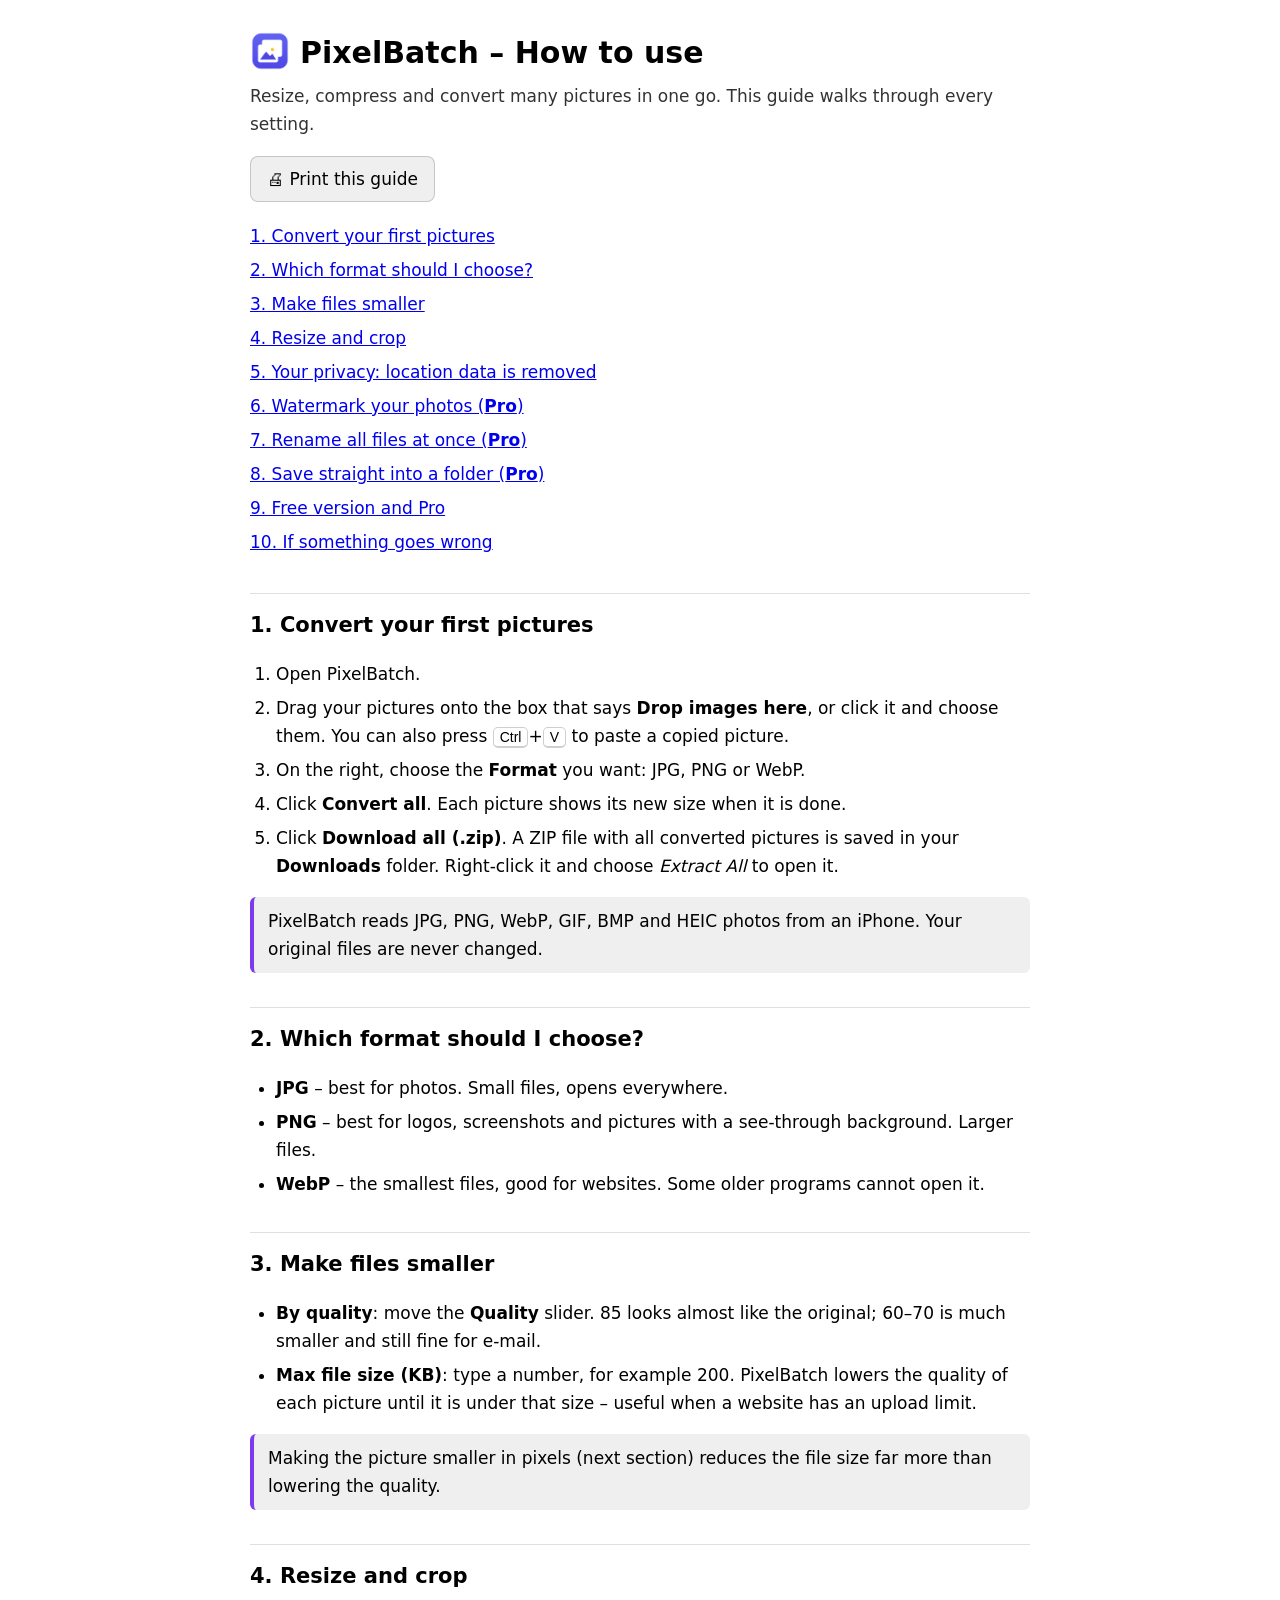
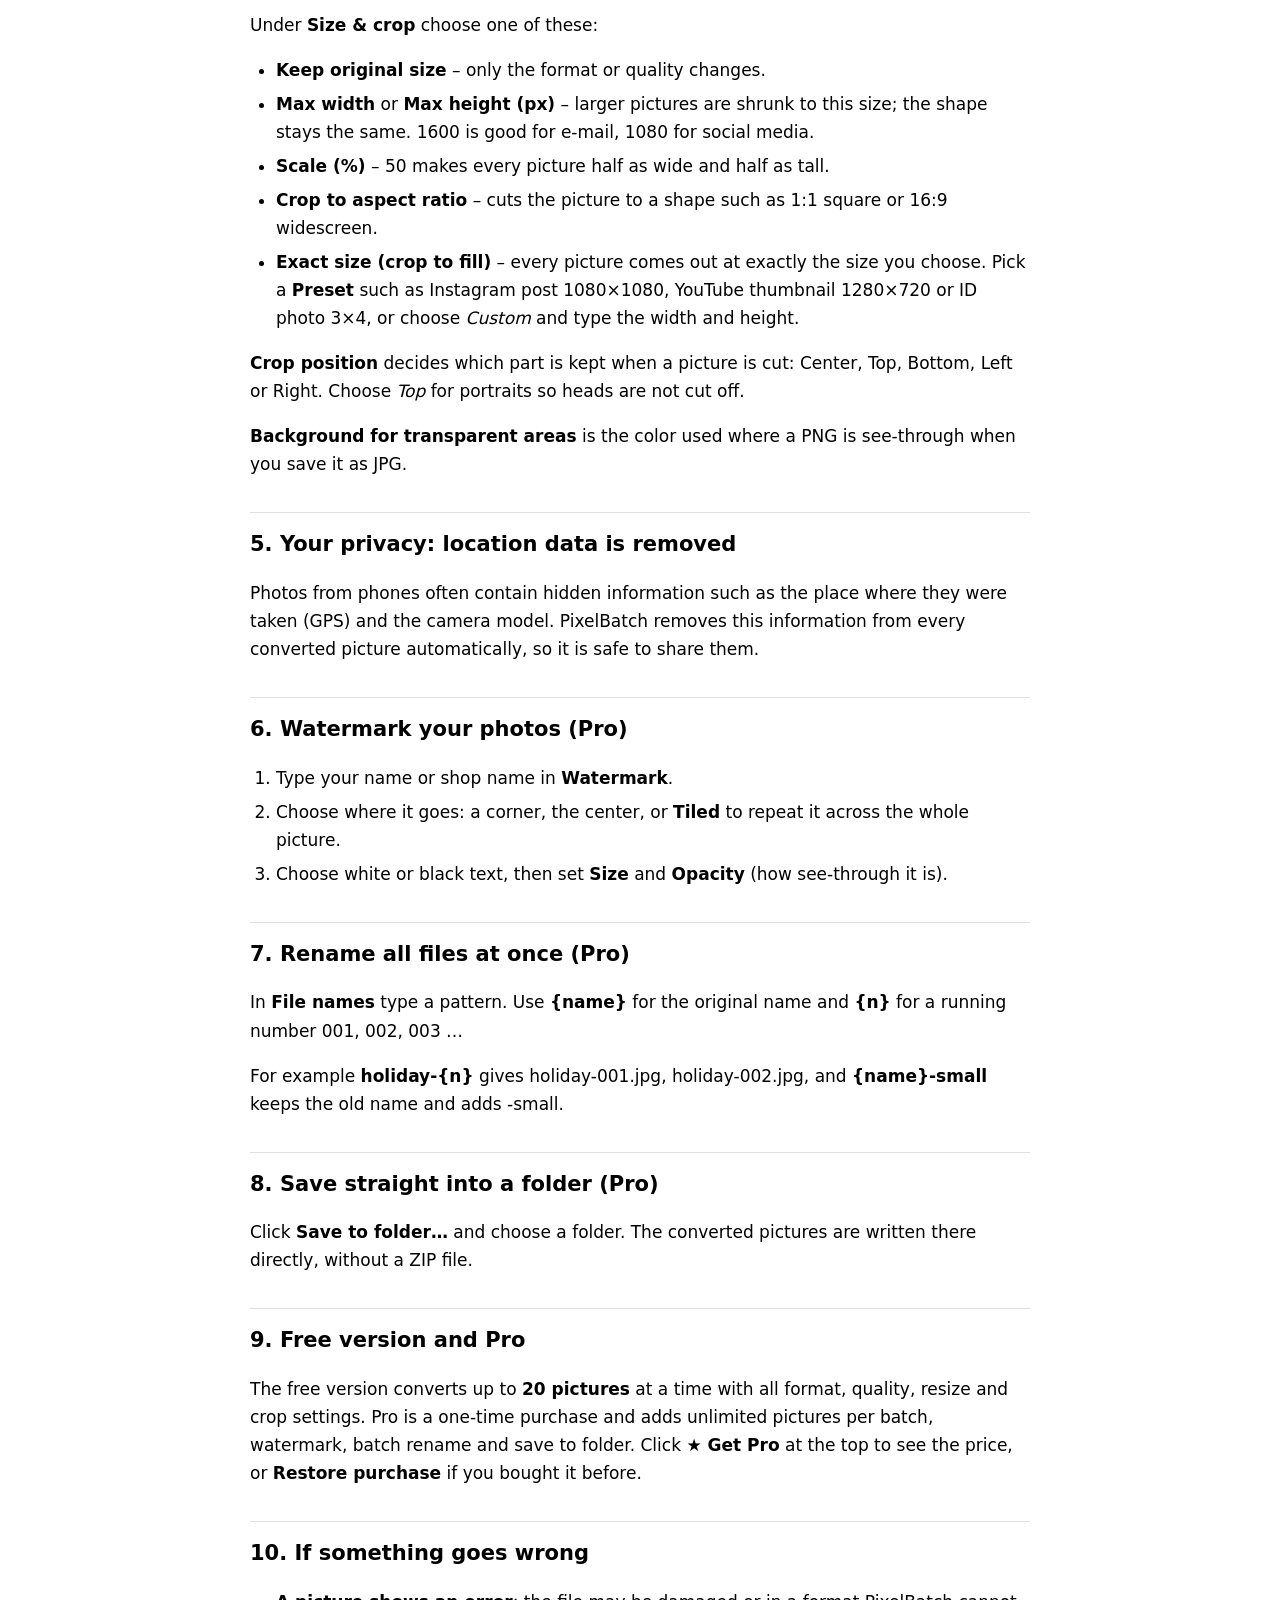
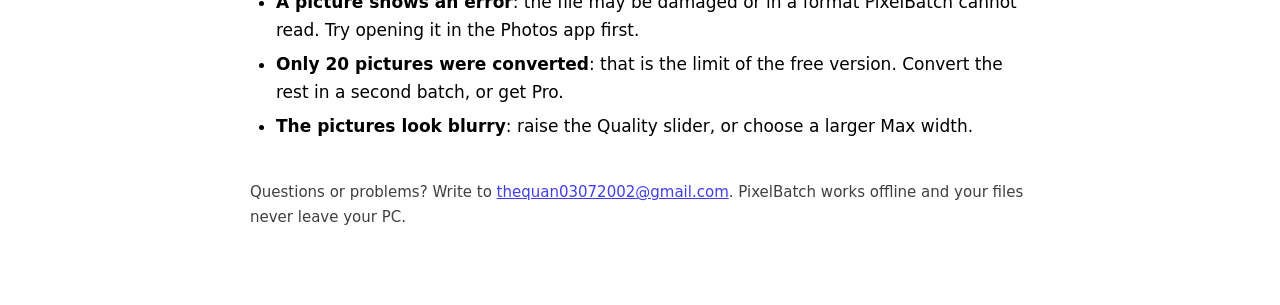
==== help.html @ b21b478f "Add how-to-use guide" ====
<!doctype html><html lang="en"><head><meta charset="utf-8"><meta name="viewport" content="width=device-width, initial-scale=1"><title>PixelBatch – How to use</title><link rel="icon" href="icon-192.png"><style>:root{--a:#7c3aed;color-scheme:light dark}body{font:17px/1.65 "Segoe UI",system-ui,sans-serif;max-width:780px;margin:0 auto;padding:28px 20px 60px}h1{font-size:30px;margin:0 0 4px}h1 img{vertical-align:-8px;border-radius:8px;margin-right:10px}h2{font-size:21px;margin:34px 0 8px;padding-top:14px;border-top:1px solid #8884}.lead{opacity:.8;margin:0 0 18px}ol,ul{padding-left:26px}li{margin:6px 0}.tip{border-left:4px solid var(--a);background:#8882;padding:10px 14px;border-radius:6px;margin:12px 0}.toc a{display:block;padding:3px 0}kbd{border:1px solid #8886;border-bottom-width:2px;border-radius:5px;padding:1px 6px;font:14px "Segoe UI",sans-serif}.foot{margin-top:40px;opacity:.75;font-size:15px}button{font:inherit;padding:8px 16px;border-radius:8px;border:1px solid #8886;cursor:pointer}@media print{.noprint{display:none}}</style></head><body><h1><img src="icon-192.png" width="40" height="40" alt="">PixelBatch – How to use</h1><p class="lead">Resize, compress and convert many pictures in one go. This guide walks through every setting.</p><p class="noprint"><button onclick="print()">🖨 Print this guide</button></p><div class="toc noprint"><a href="#s0">1. Convert your first pictures</a><a href="#s1">2. Which format should I choose?</a><a href="#s2">3. Make files smaller</a><a href="#s3">4. Resize and crop</a><a href="#s4">5. Your privacy: location data is removed</a><a href="#s5">6. Watermark your photos (<b>Pro</b>)</a><a href="#s6">7. Rename all files at once (<b>Pro</b>)</a><a href="#s7">8. Save straight into a folder (<b>Pro</b>)</a><a href="#s8">9. Free version and Pro</a><a href="#s9">10. If something goes wrong</a></div><h2 id="s0">1. Convert your first pictures</h2><ol><li>Open PixelBatch.</li><li>Drag your pictures onto the box that says <b>Drop images here</b>, or click it and choose them. You can also press <kbd>Ctrl</kbd>+<kbd>V</kbd> to paste a copied picture.</li><li>On the right, choose the <b>Format</b> you want: JPG, PNG or WebP.</li><li>Click <b>Convert all</b>. Each picture shows its new size when it is done.</li><li>Click <b>Download all (.zip)</b>. A ZIP file with all converted pictures is saved in your <b>Downloads</b> folder. Right-click it and choose <i>Extract All</i> to open it.</li></ol><p class="tip">PixelBatch reads JPG, PNG, WebP, GIF, BMP and HEIC photos from an iPhone. Your original files are never changed.</p><h2 id="s1">2. Which format should I choose?</h2><ul><li><b>JPG</b> – best for photos. Small files, opens everywhere.</li><li><b>PNG</b> – best for logos, screenshots and pictures with a see-through background. Larger files.</li><li><b>WebP</b> – the smallest files, good for websites. Some older programs cannot open it.</li></ul><h2 id="s2">3. Make files smaller</h2><ul><li><b>By quality</b>: move the <b>Quality</b> slider. 85 looks almost like the original; 60–70 is much smaller and still fine for e-mail.</li><li><b>Max file size (KB)</b>: type a number, for example 200. PixelBatch lowers the quality of each picture until it is under that size – useful when a website has an upload limit.</li></ul><p class="tip">Making the picture smaller in pixels (next section) reduces the file size far more than lowering the quality.</p><h2 id="s3">4. Resize and crop</h2><p>Under <b>Size &amp; crop</b> choose one of these:</p><ul><li><b>Keep original size</b> – only the format or quality changes.</li><li><b>Max width</b> or <b>Max height (px)</b> – larger pictures are shrunk to this size; the shape stays the same. 1600 is good for e-mail, 1080 for social media.</li><li><b>Scale (%)</b> – 50 makes every picture half as wide and half as tall.</li><li><b>Crop to aspect ratio</b> – cuts the picture to a shape such as 1:1 square or 16:9 widescreen.</li><li><b>Exact size (crop to fill)</b> – every picture comes out at exactly the size you choose. Pick a <b>Preset</b> such as Instagram post 1080×1080, YouTube thumbnail 1280×720 or ID photo 3×4, or choose <i>Custom</i> and type the width and height.</li></ul><p><b>Crop position</b> decides which part is kept when a picture is cut: Center, Top, Bottom, Left or Right. Choose <i>Top</i> for portraits so heads are not cut off.</p><p><b>Background for transparent areas</b> is the color used where a PNG is see-through when you save it as JPG.</p><h2 id="s4">5. Your privacy: location data is removed</h2><p>Photos from phones often contain hidden information such as the place where they were taken (GPS) and the camera model. PixelBatch removes this information from every converted picture automatically, so it is safe to share them.</p><h2 id="s5">6. Watermark your photos (<b>Pro</b>)</h2><ol><li>Type your name or shop name in <b>Watermark</b>.</li><li>Choose where it goes: a corner, the center, or <b>Tiled</b> to repeat it across the whole picture.</li><li>Choose white or black text, then set <b>Size</b> and <b>Opacity</b> (how see-through it is).</li></ol><h2 id="s6">7. Rename all files at once (<b>Pro</b>)</h2><p>In <b>File names</b> type a pattern. Use <b>{name}</b> for the original name and <b>{n}</b> for a running number 001, 002, 003 …</p><p>For example <b>holiday-{n}</b> gives holiday-001.jpg, holiday-002.jpg, and <b>{name}-small</b> keeps the old name and adds -small.</p><h2 id="s7">8. Save straight into a folder (<b>Pro</b>)</h2><p>Click <b>Save to folder…</b> and choose a folder. The converted pictures are written there directly, without a ZIP file.</p><h2 id="s8">9. Free version and Pro</h2><p>The free version converts up to <b>20 pictures</b> at a time with all format, quality, resize and crop settings. Pro is a one-time purchase and adds unlimited pictures per batch, watermark, batch rename and save to folder. Click <b>★ Get Pro</b> at the top to see the price, or <b>Restore purchase</b> if you bought it before.</p><h2 id="s9">10. If something goes wrong</h2><ul><li><b>A picture shows an error</b>: the file may be damaged or in a format PixelBatch cannot read. Try opening it in the Photos app first.</li><li><b>Only 20 pictures were converted</b>: that is the limit of the free version. Convert the rest in a second batch, or get Pro.</li><li><b>The pictures look blurry</b>: raise the Quality slider, or choose a larger Max width.</li></ul><p class="foot">Questions or problems? Write to <a href="mailto:thequan03072002@gmail.com">thequan03072002@gmail.com</a>. PixelBatch works offline and your files never leave your PC.</p></body></html>
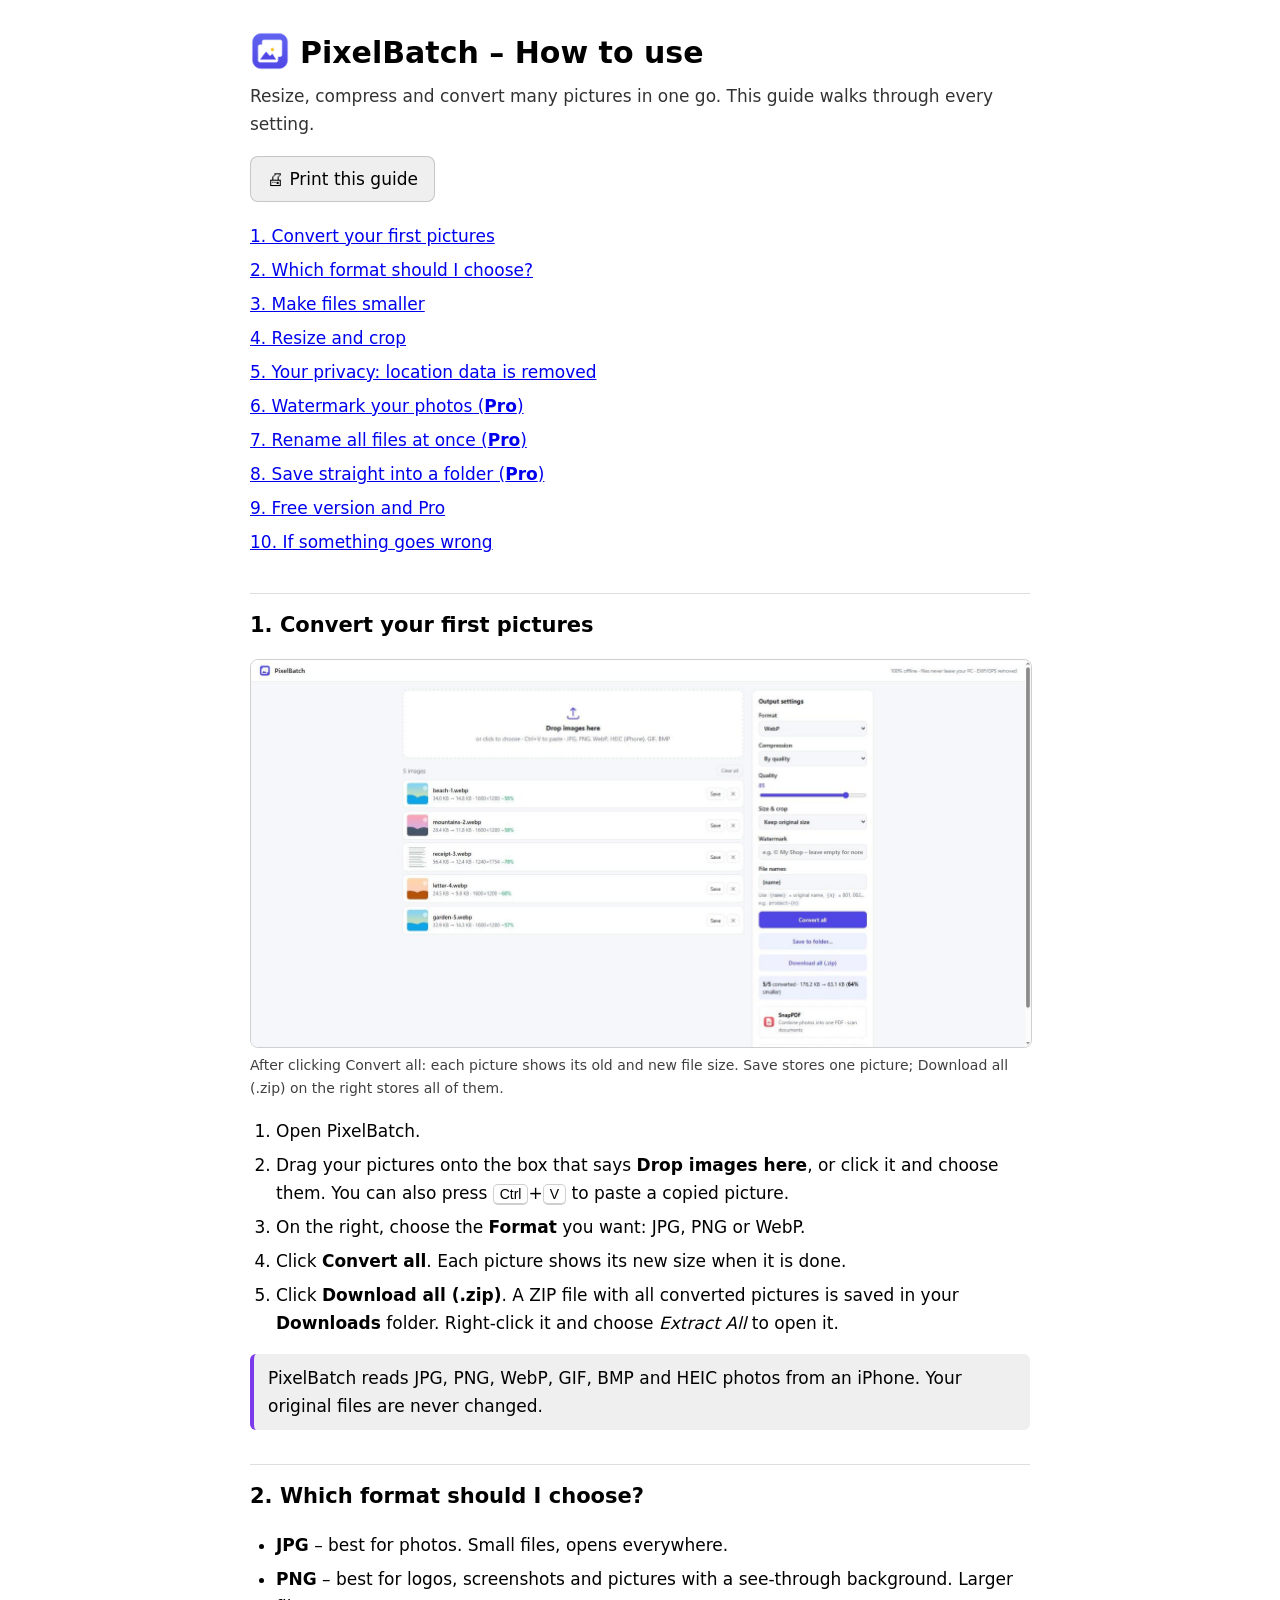
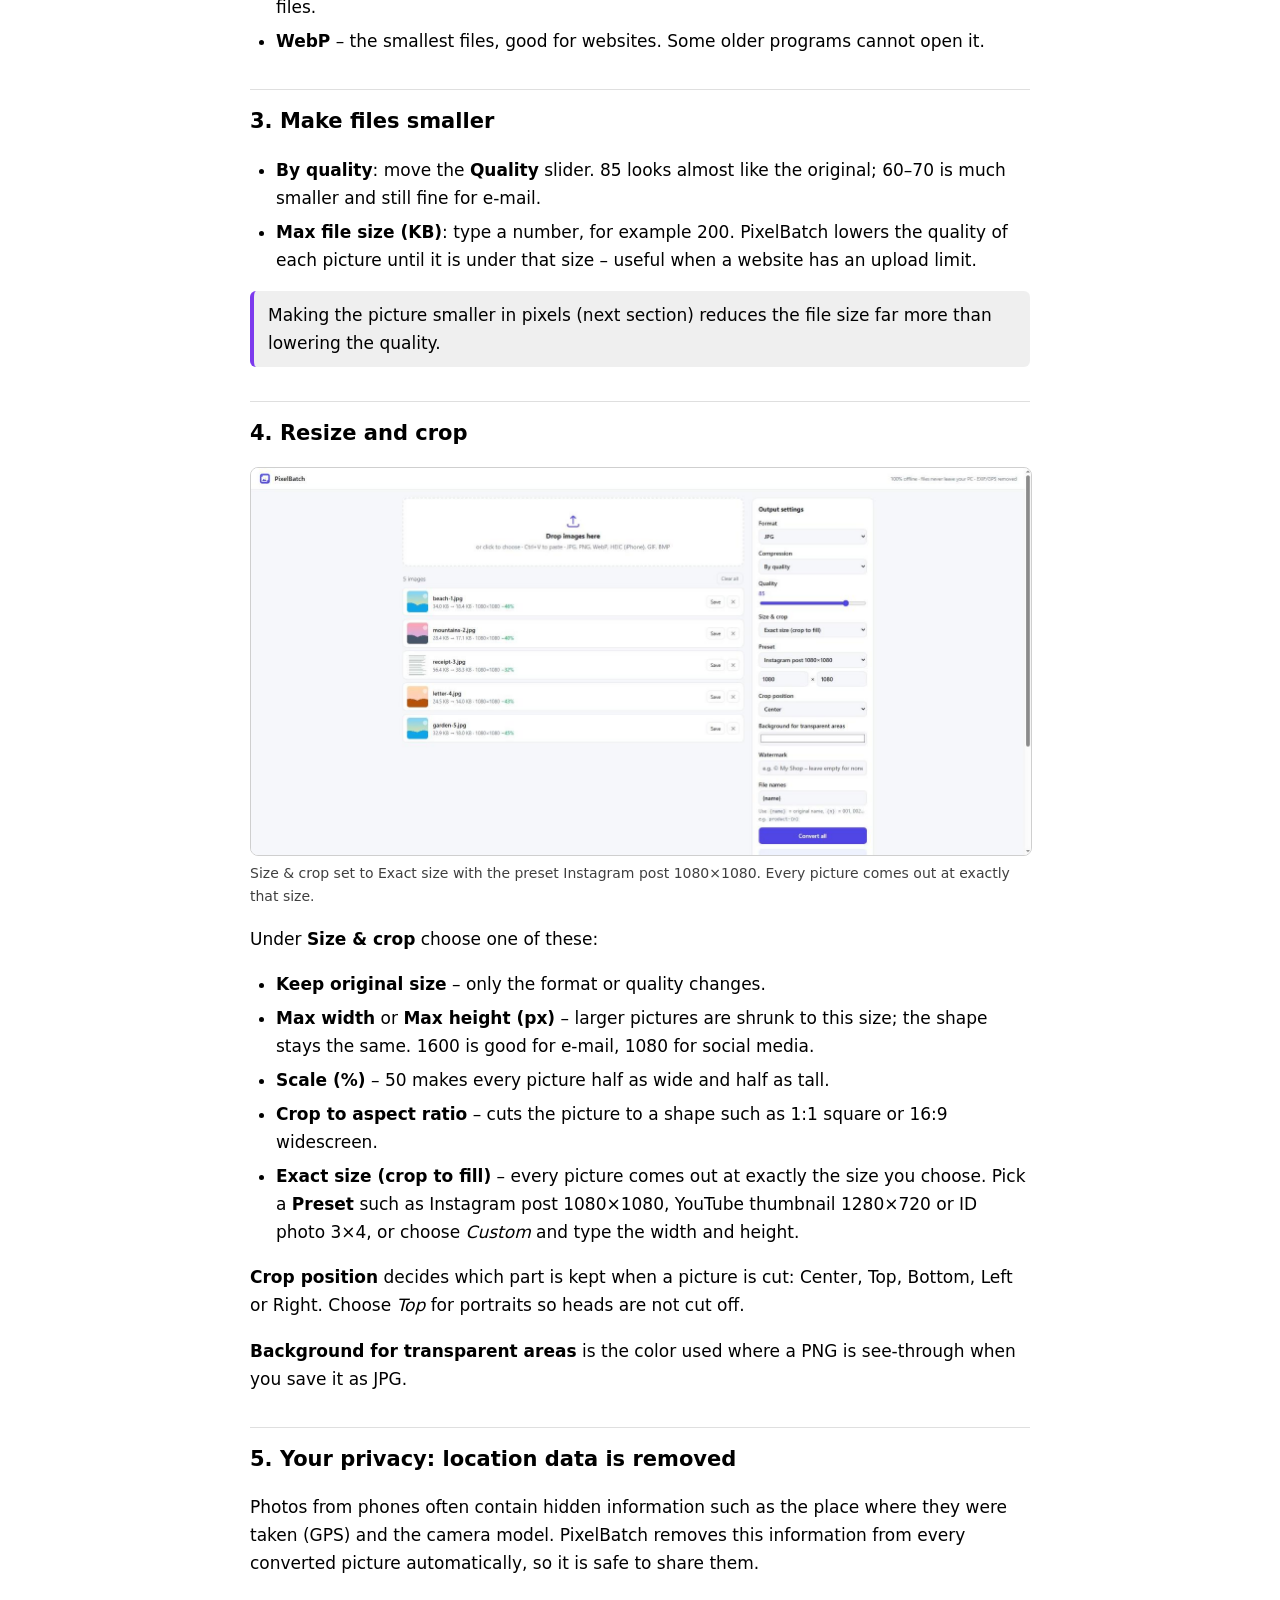
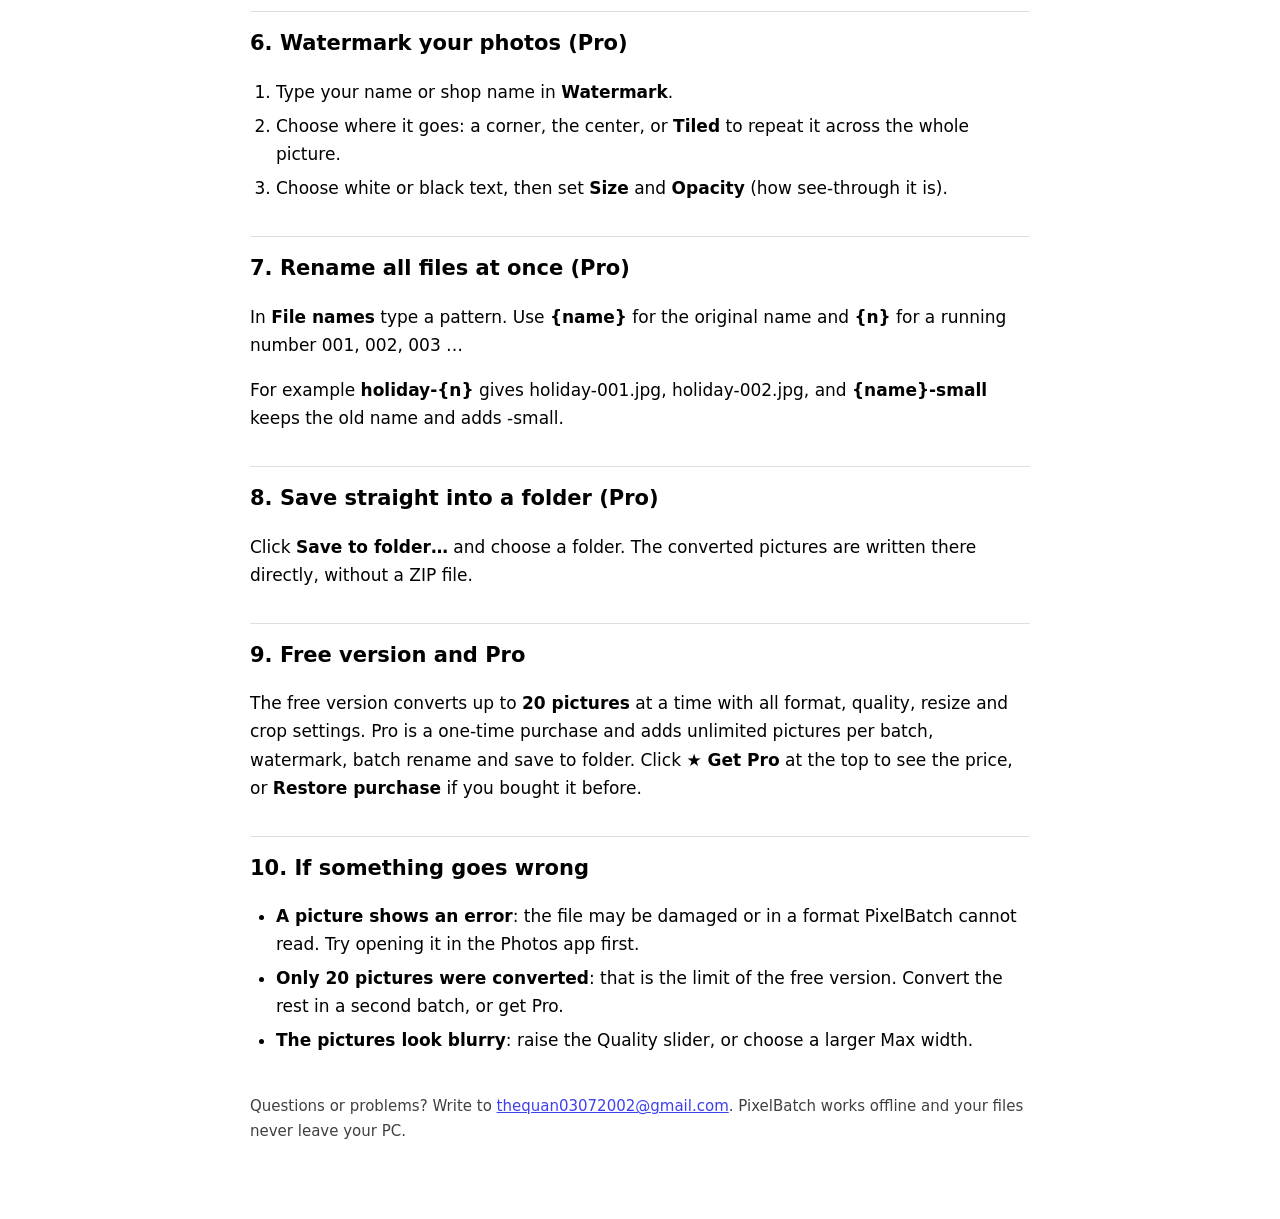
==== commit addd2a7f: "Add pictures to the guide" ====
--- a/help.html
+++ b/help.html
@@ -1 +1 @@
-<!doctype html><html lang="en"><head><meta charset="utf-8"><meta name="viewport" content="width=device-width, initial-scale=1"><title>PixelBatch – How to use</title><link rel="icon" href="icon-192.png"><style>:root{--a:#7c3aed;color-scheme:light dark}body{font:17px/1.65 "Segoe UI",system-ui,sans-serif;max-width:780px;margin:0 auto;padding:28px 20px 60px}h1{font-size:30px;margin:0 0 4px}h1 img{vertical-align:-8px;border-radius:8px;margin-right:10px}h2{font-size:21px;margin:34px 0 8px;padding-top:14px;border-top:1px solid #8884}.lead{opacity:.8;margin:0 0 18px}ol,ul{padding-left:26px}li{margin:6px 0}.tip{border-left:4px solid var(--a);background:#8882;padding:10px 14px;border-radius:6px;margin:12px 0}.toc a{display:block;padding:3px 0}kbd{border:1px solid #8886;border-bottom-width:2px;border-radius:5px;padding:1px 6px;font:14px "Segoe UI",sans-serif}.foot{margin-top:40px;opacity:.75;font-size:15px}button{font:inherit;padding:8px 16px;border-radius:8px;border:1px solid #8886;cursor:pointer}@media print{.noprint{display:none}}</style></head><body><h1><img src="icon-192.png" width="40" height="40" alt="">PixelBatch – How to use</h1><p class="lead">Resize, compress and convert many pictures in one go. This guide walks through every setting.</p><p class="noprint"><button onclick="print()">🖨 Print this guide</button></p><div class="toc noprint"><a href="#s0">1. Convert your first pictures</a><a href="#s1">2. Which format should I choose?</a><a href="#s2">3. Make files smaller</a><a href="#s3">4. Resize and crop</a><a href="#s4">5. Your privacy: location data is removed</a><a href="#s5">6. Watermark your photos (<b>Pro</b>)</a><a href="#s6">7. Rename all files at once (<b>Pro</b>)</a><a href="#s7">8. Save straight into a folder (<b>Pro</b>)</a><a href="#s8">9. Free version and Pro</a><a href="#s9">10. If something goes wrong</a></div><h2 id="s0">1. Convert your first pictures</h2><ol><li>Open PixelBatch.</li><li>Drag your pictures onto the box that says <b>Drop images here</b>, or click it and choose them. You can also press <kbd>Ctrl</kbd>+<kbd>V</kbd> to paste a copied picture.</li><li>On the right, choose the <b>Format</b> you want: JPG, PNG or WebP.</li><li>Click <b>Convert all</b>. Each picture shows its new size when it is done.</li><li>Click <b>Download all (.zip)</b>. A ZIP file with all converted pictures is saved in your <b>Downloads</b> folder. Right-click it and choose <i>Extract All</i> to open it.</li></ol><p class="tip">PixelBatch reads JPG, PNG, WebP, GIF, BMP and HEIC photos from an iPhone. Your original files are never changed.</p><h2 id="s1">2. Which format should I choose?</h2><ul><li><b>JPG</b> – best for photos. Small files, opens everywhere.</li><li><b>PNG</b> – best for logos, screenshots and pictures with a see-through background. Larger files.</li><li><b>WebP</b> – the smallest files, good for websites. Some older programs cannot open it.</li></ul><h2 id="s2">3. Make files smaller</h2><ul><li><b>By quality</b>: move the <b>Quality</b> slider. 85 looks almost like the original; 60–70 is much smaller and still fine for e-mail.</li><li><b>Max file size (KB)</b>: type a number, for example 200. PixelBatch lowers the quality of each picture until it is under that size – useful when a website has an upload limit.</li></ul><p class="tip">Making the picture smaller in pixels (next section) reduces the file size far more than lowering the quality.</p><h2 id="s3">4. Resize and crop</h2><p>Under <b>Size &amp; crop</b> choose one of these:</p><ul><li><b>Keep original size</b> – only the format or quality changes.</li><li><b>Max width</b> or <b>Max height (px)</b> – larger pictures are shrunk to this size; the shape stays the same. 1600 is good for e-mail, 1080 for social media.</li><li><b>Scale (%)</b> – 50 makes every picture half as wide and half as tall.</li><li><b>Crop to aspect ratio</b> – cuts the picture to a shape such as 1:1 square or 16:9 widescreen.</li><li><b>Exact size (crop to fill)</b> – every picture comes out at exactly the size you choose. Pick a <b>Preset</b> such as Instagram post 1080×1080, YouTube thumbnail 1280×720 or ID photo 3×4, or choose <i>Custom</i> and type the width and height.</li></ul><p><b>Crop position</b> decides which part is kept when a picture is cut: Center, Top, Bottom, Left or Right. Choose <i>Top</i> for portraits so heads are not cut off.</p><p><b>Background for transparent areas</b> is the color used where a PNG is see-through when you save it as JPG.</p><h2 id="s4">5. Your privacy: location data is removed</h2><p>Photos from phones often contain hidden information such as the place where they were taken (GPS) and the camera model. PixelBatch removes this information from every converted picture automatically, so it is safe to share them.</p><h2 id="s5">6. Watermark your photos (<b>Pro</b>)</h2><ol><li>Type your name or shop name in <b>Watermark</b>.</li><li>Choose where it goes: a corner, the center, or <b>Tiled</b> to repeat it across the whole picture.</li><li>Choose white or black text, then set <b>Size</b> and <b>Opacity</b> (how see-through it is).</li></ol><h2 id="s6">7. Rename all files at once (<b>Pro</b>)</h2><p>In <b>File names</b> type a pattern. Use <b>{name}</b> for the original name and <b>{n}</b> for a running number 001, 002, 003 …</p><p>For example <b>holiday-{n}</b> gives holiday-001.jpg, holiday-002.jpg, and <b>{name}-small</b> keeps the old name and adds -small.</p><h2 id="s7">8. Save straight into a folder (<b>Pro</b>)</h2><p>Click <b>Save to folder…</b> and choose a folder. The converted pictures are written there directly, without a ZIP file.</p><h2 id="s8">9. Free version and Pro</h2><p>The free version converts up to <b>20 pictures</b> at a time with all format, quality, resize and crop settings. Pro is a one-time purchase and adds unlimited pictures per batch, watermark, batch rename and save to folder. Click <b>★ Get Pro</b> at the top to see the price, or <b>Restore purchase</b> if you bought it before.</p><h2 id="s9">10. If something goes wrong</h2><ul><li><b>A picture shows an error</b>: the file may be damaged or in a format PixelBatch cannot read. Try opening it in the Photos app first.</li><li><b>Only 20 pictures were converted</b>: that is the limit of the free version. Convert the rest in a second batch, or get Pro.</li><li><b>The pictures look blurry</b>: raise the Quality slider, or choose a larger Max width.</li></ul><p class="foot">Questions or problems? Write to <a href="mailto:thequan03072002@gmail.com">thequan03072002@gmail.com</a>. PixelBatch works offline and your files never leave your PC.</p></body></html>+<!doctype html><html lang="en"><head><meta charset="utf-8"><meta name="viewport" content="width=device-width, initial-scale=1"><title>PixelBatch – How to use</title><link rel="icon" href="icon-192.png"><style>:root{--a:#7c3aed;color-scheme:light dark}body{font:17px/1.65 "Segoe UI",system-ui,sans-serif;max-width:780px;margin:0 auto;padding:28px 20px 60px}h1{font-size:30px;margin:0 0 4px}h1 img{vertical-align:-8px;border-radius:8px;margin-right:10px}h2{font-size:21px;margin:34px 0 8px;padding-top:14px;border-top:1px solid #8884}.lead{opacity:.8;margin:0 0 18px}ol,ul{padding-left:26px}li{margin:6px 0}.tip{border-left:4px solid var(--a);background:#8882;padding:10px 14px;border-radius:6px;margin:12px 0}.toc a{display:block;padding:3px 0}kbd{border:1px solid #8886;border-bottom-width:2px;border-radius:5px;padding:1px 6px;font:14px "Segoe UI",sans-serif}.foot{margin-top:40px;opacity:.75;font-size:15px}button{font:inherit;padding:8px 16px;border-radius:8px;border:1px solid #8886;cursor:pointer}@media print{.noprint{display:none}}figure{margin:16px 0}figure img{display:block;max-width:100%;height:auto;border:1px solid #8886;border-radius:8px}figcaption{font-size:14px;opacity:.75;margin-top:6px}</style></head><body><h1><img src="icon-192.png" width="40" height="40" alt="">PixelBatch – How to use</h1><p class="lead">Resize, compress and convert many pictures in one go. This guide walks through every setting.</p><p class="noprint"><button onclick="print()">🖨 Print this guide</button></p><div class="toc noprint"><a href="#s0">1. Convert your first pictures</a><a href="#s1">2. Which format should I choose?</a><a href="#s2">3. Make files smaller</a><a href="#s3">4. Resize and crop</a><a href="#s4">5. Your privacy: location data is removed</a><a href="#s5">6. Watermark your photos (<b>Pro</b>)</a><a href="#s6">7. Rename all files at once (<b>Pro</b>)</a><a href="#s7">8. Save straight into a folder (<b>Pro</b>)</a><a href="#s8">9. Free version and Pro</a><a href="#s9">10. If something goes wrong</a></div><h2 id="s0">1. Convert your first pictures</h2><figure><img src="help-1.jpg" alt="" loading="lazy"><figcaption>After clicking Convert all: each picture shows its old and new file size. Save stores one picture; Download all (.zip) on the right stores all of them.</figcaption></figure><ol><li>Open PixelBatch.</li><li>Drag your pictures onto the box that says <b>Drop images here</b>, or click it and choose them. You can also press <kbd>Ctrl</kbd>+<kbd>V</kbd> to paste a copied picture.</li><li>On the right, choose the <b>Format</b> you want: JPG, PNG or WebP.</li><li>Click <b>Convert all</b>. Each picture shows its new size when it is done.</li><li>Click <b>Download all (.zip)</b>. A ZIP file with all converted pictures is saved in your <b>Downloads</b> folder. Right-click it and choose <i>Extract All</i> to open it.</li></ol><p class="tip">PixelBatch reads JPG, PNG, WebP, GIF, BMP and HEIC photos from an iPhone. Your original files are never changed.</p><h2 id="s1">2. Which format should I choose?</h2><ul><li><b>JPG</b> – best for photos. Small files, opens everywhere.</li><li><b>PNG</b> – best for logos, screenshots and pictures with a see-through background. Larger files.</li><li><b>WebP</b> – the smallest files, good for websites. Some older programs cannot open it.</li></ul><h2 id="s2">3. Make files smaller</h2><ul><li><b>By quality</b>: move the <b>Quality</b> slider. 85 looks almost like the original; 60–70 is much smaller and still fine for e-mail.</li><li><b>Max file size (KB)</b>: type a number, for example 200. PixelBatch lowers the quality of each picture until it is under that size – useful when a website has an upload limit.</li></ul><p class="tip">Making the picture smaller in pixels (next section) reduces the file size far more than lowering the quality.</p><h2 id="s3">4. Resize and crop</h2><figure><img src="help-2.jpg" alt="" loading="lazy"><figcaption>Size & crop set to Exact size with the preset Instagram post 1080×1080. Every picture comes out at exactly that size.</figcaption></figure><p>Under <b>Size &amp; crop</b> choose one of these:</p><ul><li><b>Keep original size</b> – only the format or quality changes.</li><li><b>Max width</b> or <b>Max height (px)</b> – larger pictures are shrunk to this size; the shape stays the same. 1600 is good for e-mail, 1080 for social media.</li><li><b>Scale (%)</b> – 50 makes every picture half as wide and half as tall.</li><li><b>Crop to aspect ratio</b> – cuts the picture to a shape such as 1:1 square or 16:9 widescreen.</li><li><b>Exact size (crop to fill)</b> – every picture comes out at exactly the size you choose. Pick a <b>Preset</b> such as Instagram post 1080×1080, YouTube thumbnail 1280×720 or ID photo 3×4, or choose <i>Custom</i> and type the width and height.</li></ul><p><b>Crop position</b> decides which part is kept when a picture is cut: Center, Top, Bottom, Left or Right. Choose <i>Top</i> for portraits so heads are not cut off.</p><p><b>Background for transparent areas</b> is the color used where a PNG is see-through when you save it as JPG.</p><h2 id="s4">5. Your privacy: location data is removed</h2><p>Photos from phones often contain hidden information such as the place where they were taken (GPS) and the camera model. PixelBatch removes this information from every converted picture automatically, so it is safe to share them.</p><h2 id="s5">6. Watermark your photos (<b>Pro</b>)</h2><ol><li>Type your name or shop name in <b>Watermark</b>.</li><li>Choose where it goes: a corner, the center, or <b>Tiled</b> to repeat it across the whole picture.</li><li>Choose white or black text, then set <b>Size</b> and <b>Opacity</b> (how see-through it is).</li></ol><h2 id="s6">7. Rename all files at once (<b>Pro</b>)</h2><p>In <b>File names</b> type a pattern. Use <b>{name}</b> for the original name and <b>{n}</b> for a running number 001, 002, 003 …</p><p>For example <b>holiday-{n}</b> gives holiday-001.jpg, holiday-002.jpg, and <b>{name}-small</b> keeps the old name and adds -small.</p><h2 id="s7">8. Save straight into a folder (<b>Pro</b>)</h2><p>Click <b>Save to folder…</b> and choose a folder. The converted pictures are written there directly, without a ZIP file.</p><h2 id="s8">9. Free version and Pro</h2><p>The free version converts up to <b>20 pictures</b> at a time with all format, quality, resize and crop settings. Pro is a one-time purchase and adds unlimited pictures per batch, watermark, batch rename and save to folder. Click <b>★ Get Pro</b> at the top to see the price, or <b>Restore purchase</b> if you bought it before.</p><h2 id="s9">10. If something goes wrong</h2><ul><li><b>A picture shows an error</b>: the file may be damaged or in a format PixelBatch cannot read. Try opening it in the Photos app first.</li><li><b>Only 20 pictures were converted</b>: that is the limit of the free version. Convert the rest in a second batch, or get Pro.</li><li><b>The pictures look blurry</b>: raise the Quality slider, or choose a larger Max width.</li></ul><p class="foot">Questions or problems? Write to <a href="mailto:thequan03072002@gmail.com">thequan03072002@gmail.com</a>. PixelBatch works offline and your files never leave your PC.</p></body></html>
